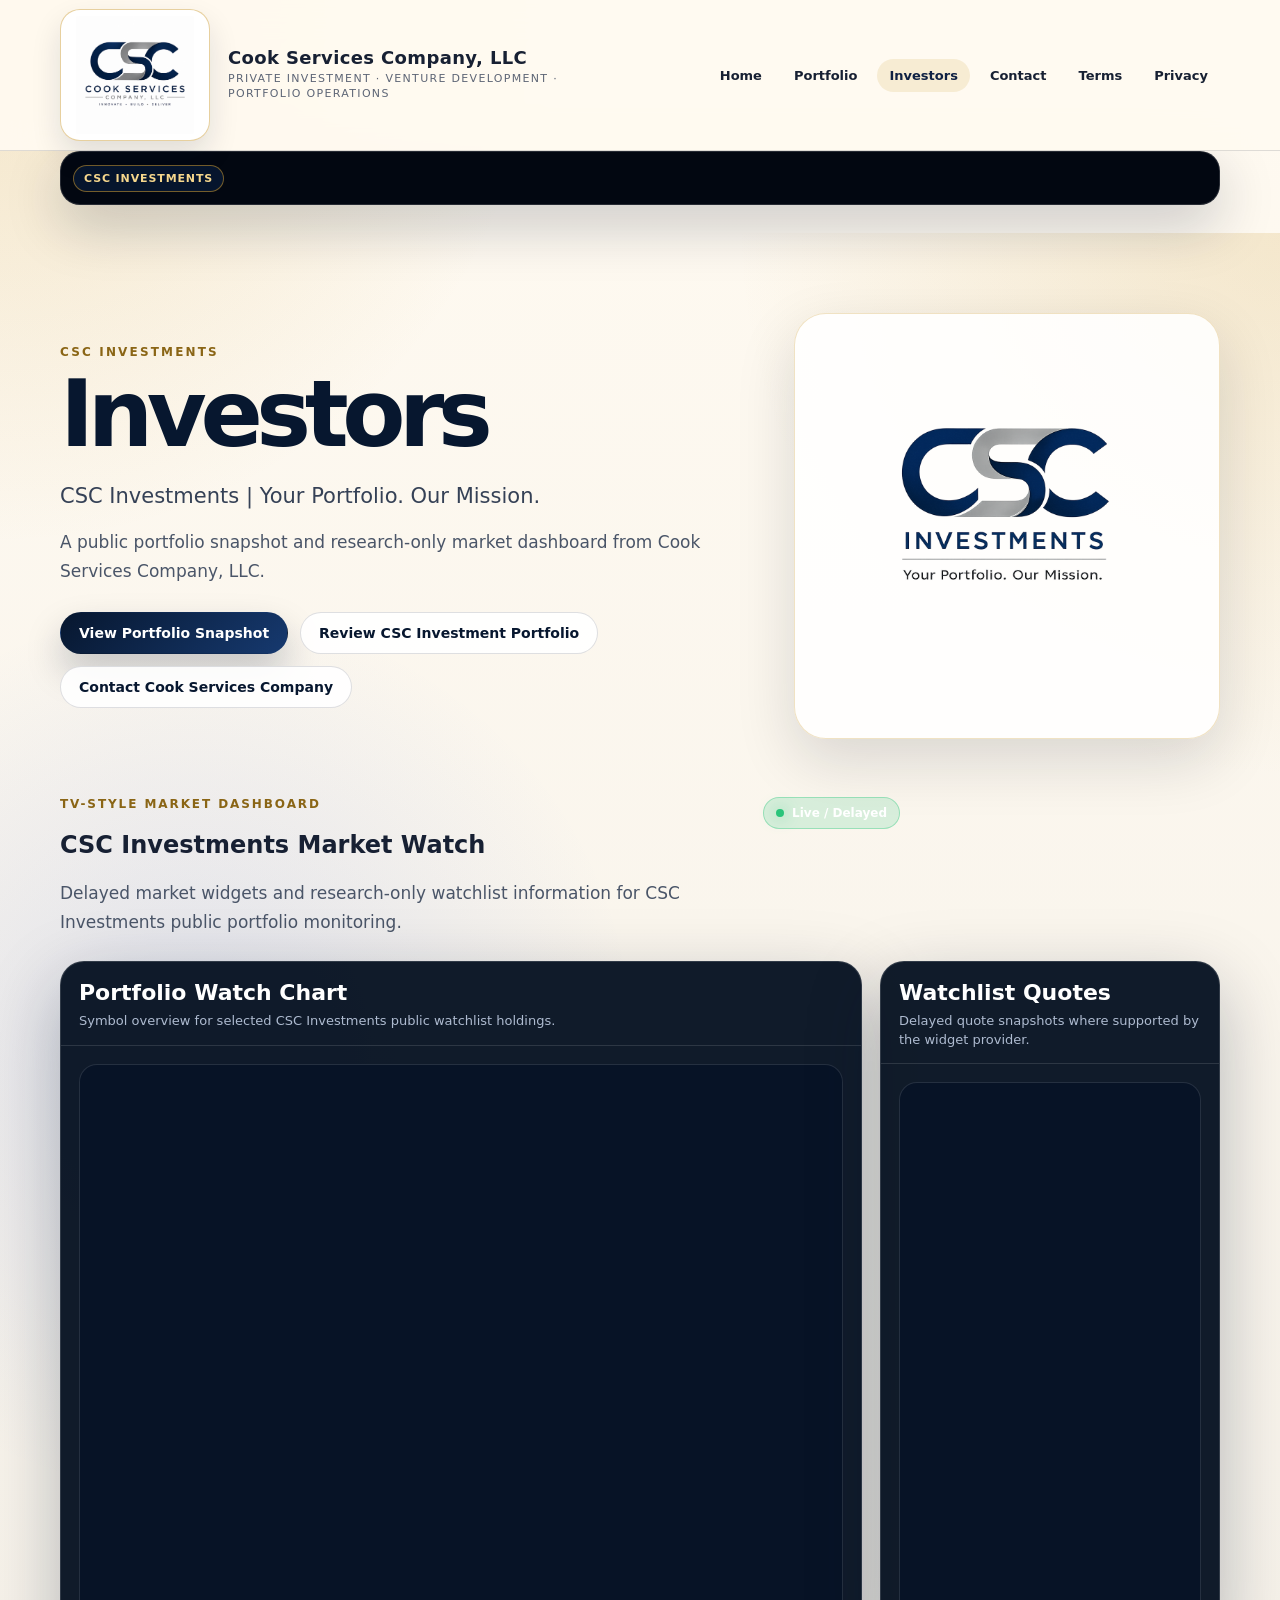
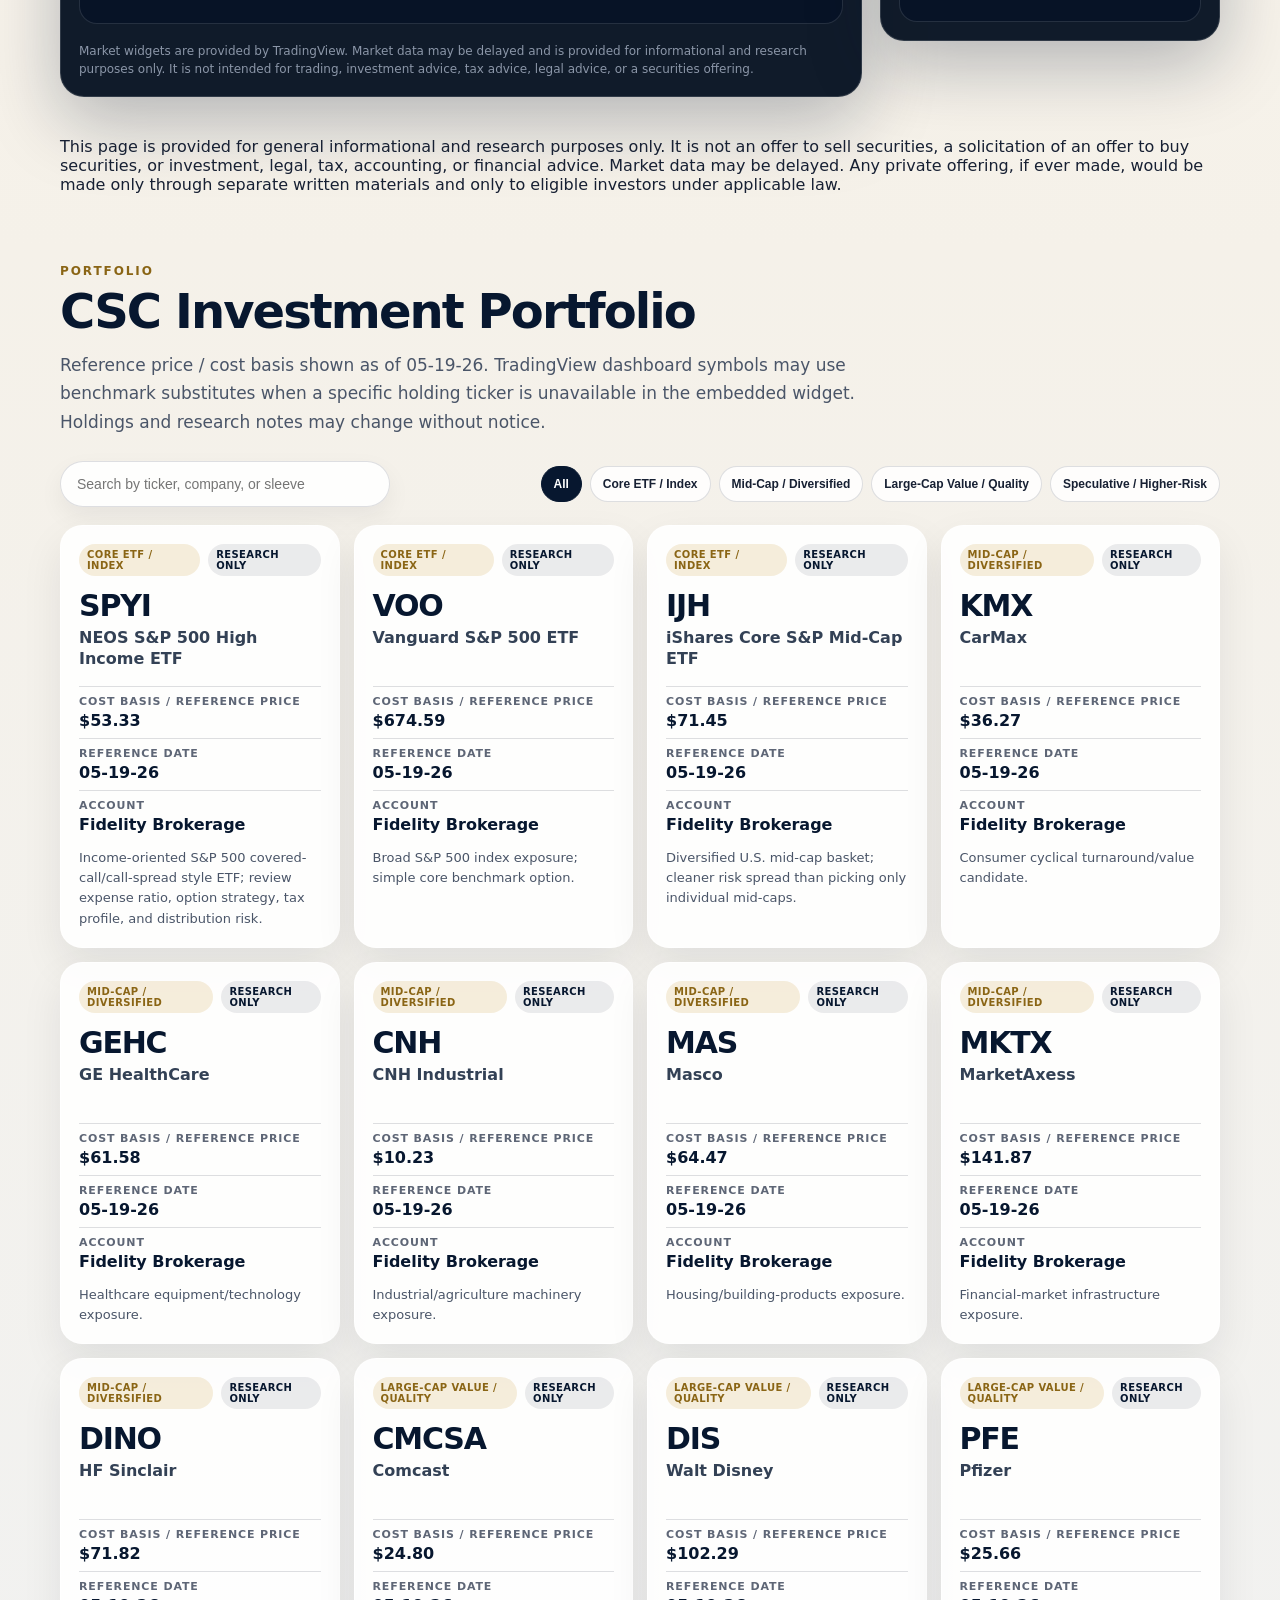
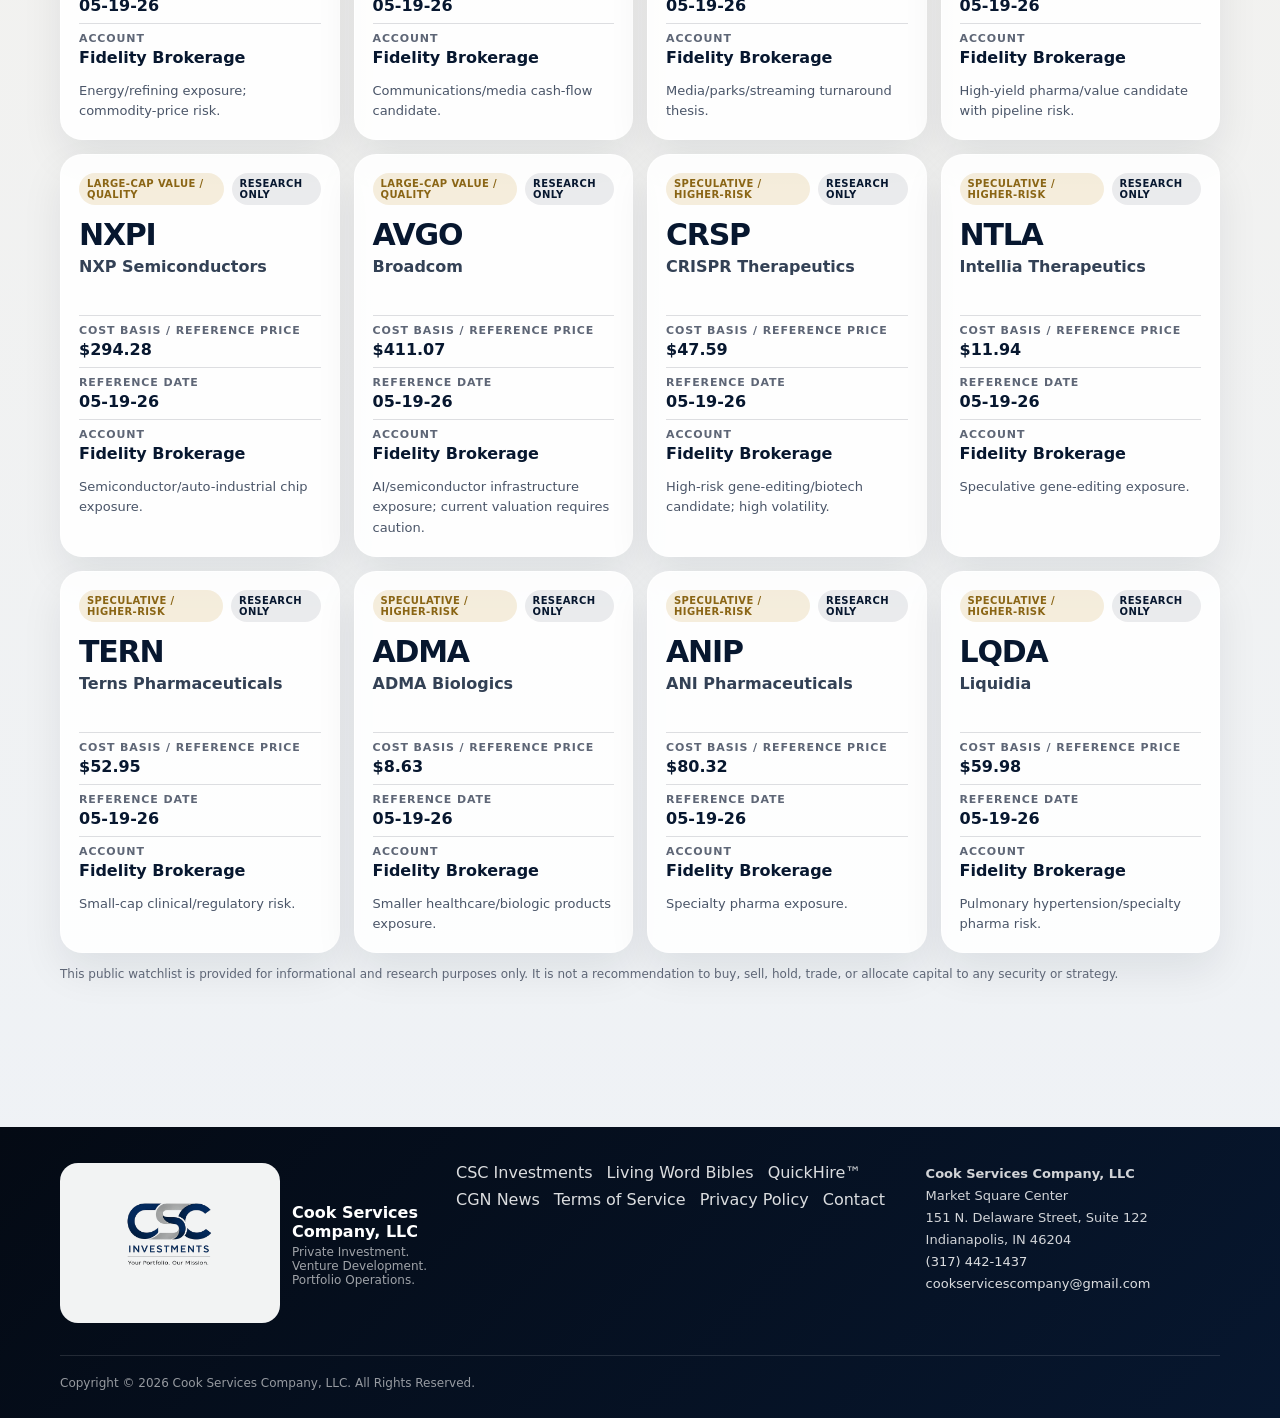
==== investors/index.html @ cfd5044b "Clean corporate site indexable release" ====
<!doctype html>
<html lang="en">
<head>
  <meta charset="utf-8">
  <meta name="viewport" content="width=device-width, initial-scale=1">
  <title>Investors | CSC Investments | Cook Services Company, LLC</title>
  <meta name="description" content="Review CSC Investments public portfolio snapshot, research-only portfolio, market ticker, and delayed market dashboard from Cook Services Company, LLC.">
  <meta name="robots" content="index, follow">
  <link rel="canonical" href="https://corporate.cook-international.com/investors/">
  <meta property="og:title" content="Investors | CSC Investments">
  <meta property="og:description" content="CSC Investments public portfolio snapshot, research-only portfolio, market ticker, and delayed market dashboard.">
  <meta property="og:type" content="website">
  <meta property="og:url" content="https://corporate.cook-international.com/investors/">
  <meta property="og:image" content="https://corporate.cook-international.com/CSCInvestmentsLogo.png">
  <meta name="twitter:card" content="summary_large_image">
  <link rel="icon" href="/favicon.ico" sizes="any">
  <link rel="icon" type="image/png" sizes="48x48" href="/favicon-48x48.png">
  <link rel="icon" type="image/png" sizes="96x96" href="/favicon-96x96.png">
  <link rel="apple-touch-icon" sizes="180x180" href="/apple-touch-icon.png">
  <link rel="manifest" href="/site.webmanifest">
  <meta name="theme-color" content="#061a33">
  <link rel="stylesheet" href="/assets/csc-style.css">
</head>
<body>
  <div id="csc-site-header"></div>

    <section class="csc-shell csc-investor-ticker" aria-label="CSC Investments market ticker">
      <div class="csc-investor-ticker-label">CSC Investments</div>
      <div class="csc-investor-tv-ticker">
        <div class="tradingview-widget-container">
          <div class="tradingview-widget-container__widget"></div>
          <script type="text/javascript" src="https://s3.tradingview.com/external-embedding/embed-widget-ticker-tape.js" async>
          {
            "symbols": [
              {"description":"SPY", "proName":"AMEX:SPY"},
              {"description":"MDY", "proName":"AMEX:MDY"},
              {"description":"IWM", "proName":"AMEX:IWM"},
              {"description":"KMX", "proName":"NYSE:KMX"},
              {"description":"GEHC", "proName":"NASDAQ:GEHC"},
              {"description":"CNH", "proName":"NYSE:CNH"},
              {"description":"MAS", "proName":"NYSE:MAS"},
              {"description":"MKTX", "proName":"NASDAQ:MKTX"},
              {"description":"DINO", "proName":"NYSE:DINO"},
              {"description":"CMCSA", "proName":"NASDAQ:CMCSA"},
              {"description":"DIS", "proName":"NYSE:DIS"},
              {"description":"PFE", "proName":"NYSE:PFE"},
              {"description":"NXPI", "proName":"NASDAQ:NXPI"},
              {"description":"AVGO", "proName":"NASDAQ:AVGO"},
              {"description":"CRSP", "proName":"NASDAQ:CRSP"},
              {"description":"NTLA", "proName":"NASDAQ:NTLA"},
              {"description":"TERN", "proName":"NASDAQ:TERN"},
              {"description":"ADMA", "proName":"NASDAQ:ADMA"},
              {"description":"ANIP", "proName":"NASDAQ:ANIP"},
              {"description":"LQDA", "proName":"NASDAQ:LQDA"}
            ],
            "showSymbolLogo": true,
            "isTransparent": true,
            "displayMode": "regular",
            "colorTheme": "dark",
            "locale": "en"
          }
          </script>
        </div>
      </div>
      <div class="csc-custom-ticker" aria-hidden="true">
        <div class="csc-custom-ticker-track">
          <span>SPYI $53.33</span><span>VOO $674.59</span><span>IJH $71.45</span><span>KMX $36.27</span><span>GEHC $61.58</span><span>CNH $10.23</span><span>MAS $64.47</span><span>MKTX $141.87</span><span>DINO $71.82</span><span>CMCSA $24.80</span><span>DIS $102.29</span><span>PFE $25.66</span><span>NXPI $294.28</span><span>AVGO $411.07</span><span>CRSP $47.59</span><span>NTLA $11.94</span><span>TERN $52.95</span><span>ADMA $8.63</span><span>ANIP $80.32</span><span>LQDA $59.98</span>
          <span>SPYI $53.33</span><span>VOO $674.59</span><span>IJH $71.45</span><span>KMX $36.27</span><span>GEHC $61.58</span><span>CNH $10.23</span><span>MAS $64.47</span><span>MKTX $141.87</span><span>DINO $71.82</span><span>CMCSA $24.80</span><span>DIS $102.29</span><span>PFE $25.66</span><span>NXPI $294.28</span><span>AVGO $411.07</span><span>CRSP $47.59</span><span>NTLA $11.94</span><span>TERN $52.95</span><span>ADMA $8.63</span><span>ANIP $80.32</span><span>LQDA $59.98</span>
        </div>
      </div>
    </section>



  <main class="csc-main csc-investors-main" id="main">
    <section class="csc-shell csc-investors-hero" aria-labelledby="investors-title">
      <div class="csc-investors-hero-copy">
        <p class="csc-eyebrow">CSC Investments</p>
        <h1 id="investors-title">Investors</h1>
        <p class="csc-hero-lede">CSC Investments | Your Portfolio. Our Mission.</p>
        <p class="csc-section-lede">A public portfolio snapshot and research-only market dashboard from Cook Services Company, LLC.</p>
        <div class="csc-hero-actions">
          <a class="csc-button csc-button-primary" href="#portfolio-snapshot">View Portfolio Snapshot</a>
          <a class="csc-button csc-button-secondary" href="#market-dashboard">Review CSC Investment Portfolio</a>
          <a class="csc-button csc-button-secondary" href="mailto:cookservicescompany@gmail.com">Contact Cook Services Company</a>
        </div>
      </div>
      <div class="csc-investors-hero-logo">
        <img src="/CSCInvestmentsLogo.png" alt="CSC Investments logo" loading="eager">
      </div>
    </section>

    <section class="csc-shell csc-market-dashboard" id="market-dashboard" aria-labelledby="market-dashboard-title">
      <div class="csc-section-header csc-market-dashboard-header">
        <div>
          <p class="csc-kicker">TV-Style Market Dashboard</p>
          <h2 id="market-dashboard-title">CSC Investments Market Watch</h2>
          <p class="csc-section-lede">Delayed market widgets and research-only watchlist information for CSC Investments public portfolio monitoring.</p>
        </div>
        <span class="csc-live-badge">Live / Delayed</span>
      </div>

      <div class="csc-market-layout">
        <article class="csc-market-card csc-market-card-main">
          <header class="csc-market-card-header">
            <div>
              <h3>Portfolio Watch Chart</h3>
              <p>Symbol overview for selected CSC Investments public watchlist holdings.</p>
            </div>
          </header>
          <div class="csc-tv-main-wrap">
            <div class="tradingview-widget-container">
              <div class="tradingview-widget-container__widget"></div>
              <script type="text/javascript" src="https://s3.tradingview.com/external-embedding/embed-widget-symbol-overview.js" async>
              {
                "symbols": [
                  ["SPY", "AMEX:SPY|1D"],
                  ["MDY", "AMEX:MDY|1D"],
                  ["IWM", "AMEX:IWM|1D"],
                  ["CarMax", "NYSE:KMX|1D"],
                  ["GE HealthCare", "NASDAQ:GEHC|1D"],
                  ["CNH Industrial", "NYSE:CNH|1D"],
                  ["Masco", "NYSE:MAS|1D"],
                  ["MarketAxess", "NASDAQ:MKTX|1D"],
                  ["HF Sinclair", "NYSE:DINO|1D"],
                  ["Comcast", "NASDAQ:CMCSA|1D"],
                  ["Disney", "NYSE:DIS|1D"],
                  ["Pfizer", "NYSE:PFE|1D"],
                  ["NXP", "NASDAQ:NXPI|1D"],
                  ["Broadcom", "NASDAQ:AVGO|1D"],
                  ["CRISPR Therapeutics", "NASDAQ:CRSP|1D"],
                  ["Intellia", "NASDAQ:NTLA|1D"],
                  ["Terns", "NASDAQ:TERN|1D"],
                  ["ADMA", "NASDAQ:ADMA|1D"],
                  ["ANI Pharma", "NASDAQ:ANIP|1D"],
                  ["Liquidia", "NASDAQ:LQDA|1D"]
                ],
                "chartOnly": false,
                "width": "100%",
                "height": "100%",
                "locale": "en",
                "colorTheme": "dark",
                "autosize": true,
                "showVolume": false,
                "showMA": false,
                "hideDateRanges": false,
                "hideMarketStatus": false,
                "hideSymbolLogo": false,
                "scalePosition": "right",
                "scaleMode": "Normal",
                "fontFamily": "Arial, sans-serif",
                "fontSize": "12",
                "noTimeScale": false,
                "valuesTracking": "1",
                "changeMode": "price-and-percent"
              }
              </script>
            </div>
          </div>
          <p class="csc-market-note">Market widgets are provided by TradingView. Market data may be delayed and is provided for informational and research purposes only. It is not intended for trading, investment advice, tax advice, legal advice, or a securities offering.</p>
        </article>

        <aside class="csc-market-card csc-market-card-side">
          <header class="csc-market-card-header">
            <div>
              <h3>Watchlist Quotes</h3>
              <p>Delayed quote snapshots where supported by the widget provider.</p>
            </div>
          </header>
          <div class="csc-tv-side-wrap">
            <div class="tradingview-widget-container">
              <div class="tradingview-widget-container__widget"></div>
              <script type="text/javascript" src="https://s3.tradingview.com/external-embedding/embed-widget-market-quotes.js" async>
              {
                "width": "100%",
                "height": "100%",
                "symbolsGroups": [
                  {
                    "name": "Core Benchmarks",
                    "originalName": "Core Benchmarks",
                    "symbols": [
                      {"name":"AMEX:SPY", "displayName":"SPY"},
                      {"name":"AMEX:MDY", "displayName":"MDY"},
                      {"name":"AMEX:IWM", "displayName":"IWM"}
                    ]
                  },
                  {
                    "name": "Mid-Cap / Diversified",
                    "originalName": "Mid-Cap / Diversified",
                    "symbols": [
                      {"name":"NYSE:KMX", "displayName":"CarMax"},
                      {"name":"NASDAQ:GEHC", "displayName":"GE HealthCare"},
                      {"name":"NYSE:CNH", "displayName":"CNH Industrial"},
                      {"name":"NYSE:MAS", "displayName":"Masco"},
                      {"name":"NASDAQ:MKTX", "displayName":"MarketAxess"},
                      {"name":"NYSE:DINO", "displayName":"HF Sinclair"}
                    ]
                  },
                  {
                    "name": "Large-Cap Value / Quality",
                    "originalName": "Large-Cap Value / Quality",
                    "symbols": [
                      {"name":"NASDAQ:CMCSA", "displayName":"Comcast"},
                      {"name":"NYSE:DIS", "displayName":"Disney"},
                      {"name":"NYSE:PFE", "displayName":"Pfizer"},
                      {"name":"NASDAQ:NXPI", "displayName":"NXP"},
                      {"name":"NASDAQ:AVGO", "displayName":"Broadcom"}
                    ]
                  },
                  {
                    "name": "Speculative / Higher-Risk",
                    "originalName": "Speculative / Higher-Risk",
                    "symbols": [
                      {"name":"NASDAQ:CRSP", "displayName":"CRISPR"},
                      {"name":"NASDAQ:NTLA", "displayName":"Intellia"},
                      {"name":"NASDAQ:TERN", "displayName":"Terns"},
                      {"name":"NASDAQ:ADMA", "displayName":"ADMA"},
                      {"name":"NASDAQ:ANIP", "displayName":"ANI"},
                      {"name":"NASDAQ:LQDA", "displayName":"Liquidia"}
                    ]
                  }
                ],
                "showSymbolLogo": true,
                "colorTheme": "dark",
                "isTransparent": true,
                "locale": "en"
              }
              </script>
            </div>
          </div>
        </aside>
      </div>
    </section>

    <section class="csc-shell csc-slim-disclosure" aria-label="Investor page disclosure">
      <p>This page is provided for general informational and research purposes only. It is not an offer to sell securities, a solicitation of an offer to buy securities, or investment, legal, tax, accounting, or financial advice. Market data may be delayed. Any private offering, if ever made, would be made only through separate written materials and only to eligible investors under applicable law.</p>
    </section>

    <section class="csc-shell csc-section" id="portfolio-snapshot" aria-labelledby="portfolio-title">
      <div class="csc-section-header">
        <p class="csc-kicker">Portfolio</p>
        <h2 id="portfolio-title">CSC Investment Portfolio</h2>
        <p class="csc-section-lede">Reference price / cost basis shown as of 05-19-26. TradingView dashboard symbols may use benchmark substitutes when a specific holding ticker is unavailable in the embedded widget. Holdings and research notes may change without notice.</p>
      </div>

      <div class="csc-investor-controls" role="region" aria-label="Portfolio filters">
        <label class="csc-search-label" for="investor-search">Search portfolio</label>
        <input id="investor-search" class="csc-search-input" type="search" placeholder="Search by ticker, company, or sleeve">
        <div class="csc-filter-buttons" aria-label="Filter by sleeve">
          <button class="active" type="button" data-filter="All">All</button>
          <button type="button" data-filter="Core ETF / Index">Core ETF / Index</button>
          <button type="button" data-filter="Mid-Cap / Diversified">Mid-Cap / Diversified</button>
          <button type="button" data-filter="Large-Cap Value / Quality">Large-Cap Value / Quality</button>
          <button type="button" data-filter="Speculative / Higher-Risk">Speculative / Higher-Risk</button>
        </div>
      </div>

      <div id="investor-watchlist" class="csc-watchlist-grid" aria-live="polite"></div>
      <p class="csc-market-note csc-market-note-light">This public watchlist is provided for informational and research purposes only. It is not a recommendation to buy, sell, hold, trade, or allocate capital to any security or strategy.</p>
    </section>
  </main>

  <div id="csc-site-footer"></div>
  <script>
  const CSC_WATCHLIST = [
    {sleeve:'Core ETF / Index',ticker:'SPYI',name:'NEOS S&P 500 High Income ETF',price:'$53.33',account:'Fidelity Brokerage',status:'Research Only',notes:'Income-oriented S&P 500 covered-call/call-spread style ETF; review expense ratio, option strategy, tax profile, and distribution risk.'},
    {sleeve:'Core ETF / Index',ticker:'VOO',name:'Vanguard S&P 500 ETF',price:'$674.59',account:'Fidelity Brokerage',status:'Research Only',notes:'Broad S&P 500 index exposure; simple core benchmark option.'},
    {sleeve:'Core ETF / Index',ticker:'IJH',name:'iShares Core S&P Mid-Cap ETF',price:'$71.45',account:'Fidelity Brokerage',status:'Research Only',notes:'Diversified U.S. mid-cap basket; cleaner risk spread than picking only individual mid-caps.'},
    {sleeve:'Mid-Cap / Diversified',ticker:'KMX',name:'CarMax',price:'$36.27',account:'Fidelity Brokerage',status:'Research Only',notes:'Consumer cyclical turnaround/value candidate.'},
    {sleeve:'Mid-Cap / Diversified',ticker:'GEHC',name:'GE HealthCare',price:'$61.58',account:'Fidelity Brokerage',status:'Research Only',notes:'Healthcare equipment/technology exposure.'},
    {sleeve:'Mid-Cap / Diversified',ticker:'CNH',name:'CNH Industrial',price:'$10.23',account:'Fidelity Brokerage',status:'Research Only',notes:'Industrial/agriculture machinery exposure.'},
    {sleeve:'Mid-Cap / Diversified',ticker:'MAS',name:'Masco',price:'$64.47',account:'Fidelity Brokerage',status:'Research Only',notes:'Housing/building-products exposure.'},
    {sleeve:'Mid-Cap / Diversified',ticker:'MKTX',name:'MarketAxess',price:'$141.87',account:'Fidelity Brokerage',status:'Research Only',notes:'Financial-market infrastructure exposure.'},
    {sleeve:'Mid-Cap / Diversified',ticker:'DINO',name:'HF Sinclair',price:'$71.82',account:'Fidelity Brokerage',status:'Research Only',notes:'Energy/refining exposure; commodity-price risk.'},
    {sleeve:'Large-Cap Value / Quality',ticker:'CMCSA',name:'Comcast',price:'$24.80',account:'Fidelity Brokerage',status:'Research Only',notes:'Communications/media cash-flow candidate.'},
    {sleeve:'Large-Cap Value / Quality',ticker:'DIS',name:'Walt Disney',price:'$102.29',account:'Fidelity Brokerage',status:'Research Only',notes:'Media/parks/streaming turnaround thesis.'},
    {sleeve:'Large-Cap Value / Quality',ticker:'PFE',name:'Pfizer',price:'$25.66',account:'Fidelity Brokerage',status:'Research Only',notes:'High-yield pharma/value candidate with pipeline risk.'},
    {sleeve:'Large-Cap Value / Quality',ticker:'NXPI',name:'NXP Semiconductors',price:'$294.28',account:'Fidelity Brokerage',status:'Research Only',notes:'Semiconductor/auto-industrial chip exposure.'},
    {sleeve:'Large-Cap Value / Quality',ticker:'AVGO',name:'Broadcom',price:'$411.07',account:'Fidelity Brokerage',status:'Research Only',notes:'AI/semiconductor infrastructure exposure; current valuation requires caution.'},
    {sleeve:'Speculative / Higher-Risk',ticker:'CRSP',name:'CRISPR Therapeutics',price:'$47.59',account:'Fidelity Brokerage',status:'Research Only',notes:'High-risk gene-editing/biotech candidate; high volatility.'},
    {sleeve:'Speculative / Higher-Risk',ticker:'NTLA',name:'Intellia Therapeutics',price:'$11.94',account:'Fidelity Brokerage',status:'Research Only',notes:'Speculative gene-editing exposure.'},
    {sleeve:'Speculative / Higher-Risk',ticker:'TERN',name:'Terns Pharmaceuticals',price:'$52.95',account:'Fidelity Brokerage',status:'Research Only',notes:'Small-cap clinical/regulatory risk.'},
    {sleeve:'Speculative / Higher-Risk',ticker:'ADMA',name:'ADMA Biologics',price:'$8.63',account:'Fidelity Brokerage',status:'Research Only',notes:'Smaller healthcare/biologic products exposure.'},
    {sleeve:'Speculative / Higher-Risk',ticker:'ANIP',name:'ANI Pharmaceuticals',price:'$80.32',account:'Fidelity Brokerage',status:'Research Only',notes:'Specialty pharma exposure.'},
    {sleeve:'Speculative / Higher-Risk',ticker:'LQDA',name:'Liquidia',price:'$59.98',account:'Fidelity Brokerage',status:'Research Only',notes:'Pulmonary hypertension/specialty pharma risk.'}
  ];

  function escapeText(value){
    return String(value || '').replace(/[&<>"']/g, function(c){ return {'&':'&amp;','<':'&lt;','>':'&gt;','"':'&quot;',"'":'&#039;'}[c]; });
  }
  function renderWatchlist(){
    const mount = document.getElementById('investor-watchlist');
    const search = (document.getElementById('investor-search')?.value || '').toLowerCase().trim();
    const active = document.querySelector('.csc-filter-buttons button.active')?.dataset.filter || 'All';
    const items = CSC_WATCHLIST.filter(function(item){
      const matchesFilter = active === 'All' || item.sleeve === active;
      const haystack = `${item.sleeve} ${item.ticker} ${item.name} ${item.notes}`.toLowerCase();
      return matchesFilter && (!search || haystack.includes(search));
    });
    if(!mount) return;
    if(!items.length){
      mount.innerHTML = '<div class="csc-empty-card">No matching portfolio items found.</div>';
      return;
    }
    mount.innerHTML = items.map(function(item){
      return `<article class="csc-watch-card" data-sleeve="${escapeText(item.sleeve)}">
        <div class="csc-watch-card-top">
          <span class="csc-watch-sleeve">${escapeText(item.sleeve)}</span>
          <span class="csc-watch-status">${escapeText(item.status)}</span>
        </div>
        <h3>${escapeText(item.ticker)}</h3>
        <p class="csc-watch-name">${escapeText(item.name)}</p>
        <dl class="csc-watch-facts">
          <div><dt>Cost Basis / Reference Price</dt><dd>${escapeText(item.price)}</dd></div>
          <div><dt>Reference Date</dt><dd>05-19-26</dd></div>
          <div><dt>Account</dt><dd>${escapeText(item.account)}</dd></div>
        </dl>
        <p class="csc-watch-notes">${escapeText(item.notes)}</p>
      </article>`;
    }).join('');
  }
  document.addEventListener('click', function(event){
    const btn = event.target.closest('.csc-filter-buttons button');
    if(!btn) return;
    document.querySelectorAll('.csc-filter-buttons button').forEach(function(b){ b.classList.remove('active'); });
    btn.classList.add('active');
    renderWatchlist();
  });
  document.addEventListener('input', function(event){
    if(event.target && event.target.id === 'investor-search') renderWatchlist();
  });
  renderWatchlist();
  </script>
  <script src="/assets/csc-shell.js"></script>
</body>
</html>
---- assets/csc-style.css ----
:root {
  --csc-bg: #f5f1e9;
  --csc-bg-soft: #fffaf1;
  --csc-ink: #172033;
  --csc-muted: #5e6676;
  --csc-line: rgba(23, 32, 51, 0.14);
  --csc-navy: #07172f;
  --csc-blue: #1d4ed8;
  --csc-gold: #c9972b;
  --csc-gold-soft: #f7df9e;
  --csc-card: rgba(255, 255, 255, 0.82);
  --csc-shadow: 0 22px 60px rgba(11, 20, 38, 0.14);
  --csc-radius: 24px;
}

* {
  box-sizing: border-box;
}

html {
  scroll-behavior: smooth;
}

body {
  margin: 0;
  font-family: Inter, ui-sans-serif, system-ui, -apple-system, BlinkMacSystemFont, "Segoe UI", sans-serif;
  color: var(--csc-ink);
  background:
    radial-gradient(circle at top left, rgba(201, 151, 43, 0.22), transparent 34rem),
    linear-gradient(180deg, #fffaf1 0%, var(--csc-bg) 40%, #eef2f7 100%);
  min-height: 100vh;
}

body.nav-open {
  overflow: hidden;
}

a {
  color: var(--csc-blue);
  text-decoration: none;
}

a:hover {
  text-decoration: underline;
}

img {
  max-width: 100%;
}

.csc-skip-link {
  position: absolute;
  top: -40px;
  left: 16px;
  background: var(--csc-navy);
  color: #fff;
  padding: 8px 12px;
  border-radius: 999px;
  z-index: 1000;
}

.csc-skip-link:focus {
  top: 16px;
}

.csc-shell {
  width: min(1160px, calc(100% - 32px));
  margin: 0 auto;
}

.csc-site-header {
  position: sticky;
  top: 0;
  z-index: 50;
  background: rgba(255, 250, 241, 0.9);
  backdrop-filter: blur(16px);
  border-bottom: 1px solid var(--csc-line);
}

.csc-header-inner {
  min-height: 76px;
  display: flex;
  align-items: center;
  justify-content: space-between;
  gap: 22px;
}

.csc-brand {
  display: inline-flex;
  align-items: center;
  gap: 12px;
  color: var(--csc-ink);
  text-decoration: none;
  min-width: 0;
}

.csc-brand:hover {
  text-decoration: none;
}

.csc-brand-mark {
  width: 52px;
  height: 52px;
  border-radius: 16px;
  object-fit: contain;
  background: #fff;
  border: 1px solid rgba(201, 151, 43, 0.45);
  box-shadow: 0 14px 30px rgba(7, 23, 47, 0.12);
  padding: 5px;
}

.csc-brand-text {
  display: flex;
  flex-direction: column;
  line-height: 1.1;
}

.csc-brand-name {
  font-weight: 800;
  letter-spacing: 0.02em;
  font-size: 15px;
}

.csc-brand-tagline {
  margin-top: 4px;
  color: var(--csc-muted);
  font-size: 11px;
  letter-spacing: 0.12em;
  text-transform: uppercase;
}

.csc-nav-toggle {
  display: none;
  border: 1px solid var(--csc-line);
  background: #fff;
  color: var(--csc-ink);
  border-radius: 999px;
  padding: 9px 13px;
  font-weight: 700;
  cursor: pointer;
}

.csc-nav {
  display: flex;
  align-items: center;
  gap: 8px;
}

.csc-nav a {
  color: var(--csc-ink);
  font-size: 13px;
  font-weight: 700;
  padding: 9px 12px;
  border-radius: 999px;
  text-decoration: none;
}

.csc-nav a:hover,
.csc-nav a[aria-current="page"] {
  background: rgba(201, 151, 43, 0.15);
  color: #0f2143;
}

.csc-main {
  padding: 34px 0 72px;
}

.csc-hero {
  display: grid;
  grid-template-columns: minmax(0, 1.04fr) minmax(360px, 0.96fr);
  gap: 30px;
  align-items: center;
  min-height: 600px;
}

.csc-hero-copy {
  padding: 34px 0;
}

.csc-eyebrow {
  margin: 0 0 14px;
  color: #8a6515;
  font-weight: 800;
  letter-spacing: 0.18em;
  text-transform: uppercase;
  font-size: 12px;
}

.csc-hero h1 {
  margin: 0;
  color: var(--csc-navy);
  font-size: clamp(42px, 6vw, 78px);
  line-height: 0.94;
  letter-spacing: -0.06em;
}

.csc-hero-lede {
  margin: 22px 0 0;
  color: #354156;
  font-size: clamp(17px, 2vw, 21px);
  line-height: 1.65;
  max-width: 700px;
}

.csc-hero-actions,
.csc-card-actions {
  margin-top: 26px;
  display: flex;
  flex-wrap: wrap;
  gap: 12px;
}

.csc-button {
  display: inline-flex;
  align-items: center;
  justify-content: center;
  gap: 8px;
  border-radius: 999px;
  padding: 12px 18px;
  font-weight: 800;
  font-size: 14px;
  border: 1px solid transparent;
  text-decoration: none;
  transition: transform 0.15s ease, box-shadow 0.15s ease, background 0.15s ease;
}

.csc-button:hover {
  transform: translateY(-1px);
  text-decoration: none;
}

.csc-button-primary {
  background: linear-gradient(135deg, var(--csc-navy), #16396f);
  color: #fff;
  box-shadow: 0 18px 36px rgba(7, 23, 47, 0.22);
}

.csc-button-secondary {
  background: rgba(255, 255, 255, 0.9);
  color: var(--csc-navy);
  border-color: var(--csc-line);
}

.csc-hero-media {
  position: relative;
  min-height: 580px;
}

.csc-image-stack {
  position: relative;
  height: 100%;
  min-height: 580px;
}

.csc-photo-card {
  position: absolute;
  overflow: hidden;
  border-radius: 28px;
  background: #fff;
  border: 1px solid rgba(255, 255, 255, 0.72);
  box-shadow: var(--csc-shadow);
}

.csc-photo-card img {
  width: 100%;
  height: 100%;
  display: block;
  object-fit: cover;
}

.csc-photo-main {
  inset: 10px 0 135px 60px;
}

.csc-photo-secondary {
  width: 52%;
  height: 210px;
  left: 0;
  bottom: 52px;
  z-index: 2;
}

.csc-photo-third {
  width: 44%;
  height: 170px;
  right: 20px;
  bottom: 10px;
  z-index: 3;
}

.csc-stat-card {
  position: absolute;
  z-index: 4;
  right: 0;
  top: 72px;
  width: min(280px, 80%);
  border-radius: 24px;
  background: rgba(255, 250, 241, 0.9);
  border: 1px solid rgba(201, 151, 43, 0.35);
  box-shadow: var(--csc-shadow);
  padding: 18px;
  backdrop-filter: blur(12px);
}

.csc-stat-card strong {
  display: block;
  color: var(--csc-navy);
  font-size: 14px;
  margin-bottom: 6px;
}

.csc-stat-card span {
  color: var(--csc-muted);
  line-height: 1.5;
  font-size: 13px;
}

.csc-section {
  padding: 54px 0;
}

.csc-section-header {
  margin-bottom: 24px;
  max-width: 840px;
}

.csc-kicker {
  margin: 0 0 9px;
  color: #8a6515;
  font-size: 12px;
  font-weight: 800;
  letter-spacing: 0.16em;
  text-transform: uppercase;
}

.csc-section h2,
.csc-page-title {
  margin: 0;
  color: var(--csc-navy);
  font-size: clamp(30px, 4vw, 48px);
  line-height: 1.04;
  letter-spacing: -0.04em;
}

.csc-section-lede,
.csc-page-lede {
  margin: 14px 0 0;
  color: #4a5568;
  line-height: 1.7;
  font-size: 17px;
}

.csc-mission-panel {
  border-radius: 30px;
  background: linear-gradient(135deg, var(--csc-navy), #0f2d58);
  color: #fff;
  padding: clamp(28px, 4vw, 48px);
  box-shadow: var(--csc-shadow);
  position: relative;
  overflow: hidden;
}

.csc-mission-panel::after {
  content: "";
  position: absolute;
  right: -70px;
  bottom: -70px;
  width: 240px;
  height: 240px;
  border-radius: 999px;
  background: rgba(201, 151, 43, 0.28);
}

.csc-mission-panel h2,
.csc-mission-panel p {
  position: relative;
  z-index: 1;
}

.csc-mission-panel h2 {
  color: #fff;
}

.csc-mission-panel p {
  max-width: 880px;
  color: rgba(255, 255, 255, 0.86);
  line-height: 1.75;
  font-size: 18px;
}

.csc-grid {
  display: grid;
  gap: 18px;
}

.csc-grid-3 {
  grid-template-columns: repeat(3, minmax(0, 1fr));
}

.csc-grid-2 {
  grid-template-columns: repeat(2, minmax(0, 1fr));
}

.csc-card {
  border-radius: var(--csc-radius);
  background: var(--csc-card);
  border: 1px solid rgba(255, 255, 255, 0.72);
  box-shadow: 0 18px 42px rgba(11, 20, 38, 0.08);
  padding: 22px;
}

.csc-card h3 {
  margin: 0 0 9px;
  color: var(--csc-navy);
  font-size: 20px;
}

.csc-card p {
  margin: 0;
  color: #4a5568;
  line-height: 1.68;
}

.csc-card .csc-card-link {
  display: inline-flex;
  margin-top: 14px;
  font-weight: 800;
}

.csc-service-icon {
  width: 42px;
  height: 42px;
  border-radius: 14px;
  display: inline-grid;
  place-items: center;
  margin-bottom: 14px;
  background: rgba(201, 151, 43, 0.16);
  color: #8a6515;
  font-weight: 900;
}

.csc-contact-wrap {
  display: grid;
  grid-template-columns: minmax(0, 0.9fr) minmax(300px, 0.72fr);
  gap: 20px;
  align-items: stretch;
}

.csc-contact-card {
  background: #fff;
  border: 1px solid var(--csc-line);
  border-radius: var(--csc-radius);
  padding: 26px;
  box-shadow: 0 18px 42px rgba(11, 20, 38, 0.08);
}

.csc-contact-card address {
  font-style: normal;
  color: #334155;
  line-height: 1.8;
}

.csc-contact-card strong {
  color: var(--csc-navy);
}

.csc-contact-note {
  color: var(--csc-muted);
  margin-top: 16px;
  line-height: 1.6;
  font-size: 14px;
}

.csc-contact-image {
  border-radius: var(--csc-radius);
  overflow: hidden;
  min-height: 320px;
  box-shadow: var(--csc-shadow);
  border: 1px solid rgba(255, 255, 255, 0.72);
}

.csc-contact-image img {
  width: 100%;
  height: 100%;
  object-fit: cover;
  display: block;
}

.csc-legal-page {
  max-width: 900px;
  margin: 0 auto;
  padding-top: 28px;
}

.csc-legal-card {
  margin-top: 26px;
  border-radius: 28px;
  background: rgba(255, 255, 255, 0.88);
  border: 1px solid rgba(255, 255, 255, 0.7);
  box-shadow: var(--csc-shadow);
  padding: clamp(24px, 4vw, 44px);
}

.csc-legal-card h2 {
  color: var(--csc-navy);
  margin: 34px 0 8px;
  font-size: 22px;
}

.csc-legal-card h2:first-child {
  margin-top: 0;
}

.csc-legal-card p,
.csc-legal-card li {
  color: #435064;
  line-height: 1.72;
}

.csc-legal-card ul {
  padding-left: 20px;
}

.csc-updated {
  color: var(--csc-muted);
  font-size: 14px;
  margin-top: 14px;
}

.csc-site-footer {
  background: var(--csc-navy);
  color: rgba(255, 255, 255, 0.82);
  padding: 36px 0 28px;
}

.csc-footer-grid {
  display: grid;
  grid-template-columns: minmax(240px, 1fr) minmax(240px, 1.2fr) minmax(220px, 0.8fr);
  gap: 28px;
  align-items: start;
}

.csc-footer-brand {
  display: flex;
  gap: 12px;
  align-items: center;
}

.csc-footer-brand img {
  width: 50px;
  height: 50px;
  object-fit: contain;
  border-radius: 14px;
  background: #fff;
  padding: 5px;
}

.csc-footer-title {
  font-weight: 900;
  color: #fff;
}

.csc-footer-subtitle {
  display: block;
  margin-top: 4px;
  color: rgba(255, 255, 255, 0.62);
  font-size: 12px;
}

.csc-footer-links {
  display: flex;
  flex-wrap: wrap;
  gap: 8px 14px;
}

.csc-footer-links a,
.csc-footer-contact a {
  color: rgba(255, 255, 255, 0.86);
}

.csc-footer-contact {
  line-height: 1.7;
  font-size: 13px;
}

.csc-footer-bottom {
  margin-top: 28px;
  padding-top: 20px;
  border-top: 1px solid rgba(255, 255, 255, 0.12);
  color: rgba(255, 255, 255, 0.58);
  font-size: 12px;
}

@media (max-width: 980px) {
  .csc-hero,
  .csc-contact-wrap {
    grid-template-columns: 1fr;
  }

  .csc-hero {
    min-height: 0;
  }

  .csc-hero-media,
  .csc-image-stack {
    min-height: 500px;
  }

  .csc-grid-3 {
    grid-template-columns: repeat(2, minmax(0, 1fr));
  }

  .csc-footer-grid {
    grid-template-columns: 1fr;
  }
}

@media (max-width: 760px) {
  .csc-header-inner {
    min-height: 68px;
  }

  .csc-brand-mark {
    width: 46px;
    height: 46px;
  }

  .csc-brand-name {
    font-size: 13px;
  }

  .csc-brand-tagline {
    display: none;
  }

  .csc-nav-toggle {
    display: inline-flex;
  }

  .csc-nav {
    position: fixed;
    top: 68px;
    left: 16px;
    right: 16px;
    display: none;
    flex-direction: column;
    align-items: stretch;
    padding: 14px;
    background: rgba(255, 250, 241, 0.98);
    border: 1px solid var(--csc-line);
    border-radius: 22px;
    box-shadow: var(--csc-shadow);
  }

  body.nav-open .csc-nav {
    display: flex;
  }

  .csc-nav a {
    padding: 13px 14px;
  }

  .csc-main {
    padding-top: 20px;
  }

  .csc-hero-copy {
    padding-top: 18px;
  }

  .csc-hero-media,
  .csc-image-stack {
    min-height: 430px;
  }

  .csc-photo-main {
    inset: 0 0 120px 22px;
  }

  .csc-photo-secondary {
    width: 58%;
    height: 180px;
    bottom: 36px;
  }

  .csc-photo-third {
    width: 48%;
    height: 145px;
    right: 0;
  }

  .csc-stat-card {
    top: 22px;
    right: 8px;
    width: min(250px, 76%);
  }

  .csc-grid-3,
  .csc-grid-2 {
    grid-template-columns: 1fr;
  }

  .csc-section {
    padding: 38px 0;
  }
}

@media (max-width: 480px) {
  .csc-shell {
    width: min(100% - 24px, 1160px);
  }

  .csc-hero-actions,
  .csc-card-actions {
    flex-direction: column;
  }

  .csc-button {
    width: 100%;
  }

  .csc-hero-media,
  .csc-image-stack {
    min-height: 390px;
  }

  .csc-stat-card {
    position: relative;
    top: auto;
    right: auto;
    width: 100%;
    margin-bottom: 12px;
  }

  .csc-photo-main {
    inset: 84px 0 118px 0;
  }

  .csc-photo-secondary {
    width: 60%;
    height: 150px;
    bottom: 26px;
  }

  .csc-photo-third {
    width: 50%;
    height: 130px;
  }
}

/* CSC Investments public-site refresh — 21 May 2026 */
.csc-site-header {
  background: rgba(255, 250, 241, 0.94);
}

.csc-header-inner {
  min-height: 150px;
  gap: 24px;
}

.csc-brand {
  gap: 18px;
}

.csc-brand-mark {
  width: 150px;
  height: auto;
  max-height: 132px;
  border-radius: 20px;
  padding: 6px;
  object-fit: contain;
}

.csc-brand-name {
  font-size: 18px;
}

.csc-brand-tagline {
  max-width: 360px;
  line-height: 1.35;
}

.csc-nav {
  flex-wrap: wrap;
  justify-content: flex-end;
}

.csc-logo-card {
  background: rgba(255,255,255,.92);
  display: grid;
  place-items: center;
  padding: 18px;
}

.csc-logo-card img {
  object-fit: contain;
}

.csc-investments-feature {
  display: grid;
  grid-template-columns: minmax(260px, .72fr) minmax(0, 1fr);
  gap: 28px;
  align-items: center;
  border-radius: 32px;
  background:
    radial-gradient(circle at top left, rgba(201, 151, 43, .28), transparent 34%),
    linear-gradient(135deg, rgba(7, 23, 47, .96), rgba(15, 45, 88, .94));
  color: #fff;
  padding: clamp(24px, 4vw, 46px);
  box-shadow: var(--csc-shadow);
  overflow: hidden;
}

.csc-investments-logo-wrap {
  border-radius: 28px;
  background: rgba(255,255,255,.92);
  border: 1px solid rgba(255,255,255,.55);
  padding: 20px;
  box-shadow: 0 22px 50px rgba(0,0,0,.18);
}

.csc-investments-logo-wrap img {
  display: block;
  width: 100%;
  object-fit: contain;
}

.csc-investments-feature h2,
.csc-investments-feature .csc-kicker {
  color: #fff;
}

.csc-investments-feature p {
  color: rgba(255,255,255,.86);
  line-height: 1.75;
}

.csc-disclaimer-mini {
  margin-top: 16px;
  font-size: 13px;
  color: rgba(255,255,255,.72) !important;
}

.csc-site-footer {
  background: linear-gradient(135deg, #040a14, var(--csc-navy));
}

.csc-footer-brand {
  align-items: center;
}

.csc-footer-brand a {
  flex: 0 0 auto;
}

.csc-footer-brand .csc-footer-investments-logo {
  width: 220px;
  height: auto;
  max-height: 160px;
  object-fit: contain;
  border-radius: 18px;
  background: rgba(255,255,255,.95);
  padding: 8px;
}

.csc-legal-card-professional {
  border: 1px solid rgba(201,151,43,.28);
  background:
    linear-gradient(180deg, rgba(255,255,255,.94), rgba(255,250,241,.9));
}

.csc-legal-card-professional h2 {
  padding-top: 16px;
  border-top: 1px solid rgba(23, 32, 51, .10);
}

.csc-legal-card-professional h2:first-child {
  border-top: 0;
  padding-top: 0;
}

.csc-investors-main {
  background:
    radial-gradient(circle at top right, rgba(201,151,43,.18), transparent 34rem),
    radial-gradient(circle at 15% 20%, rgba(29,78,216,.12), transparent 28rem);
}

.csc-investors-hero {
  display: grid;
  grid-template-columns: minmax(0, 1.06fr) minmax(280px, .64fr);
  gap: 28px;
  align-items: center;
  padding: 46px 0 28px;
}

.csc-investors-hero h1 {
  margin: 0;
  color: var(--csc-navy);
  font-size: clamp(48px, 8vw, 92px);
  line-height: .92;
  letter-spacing: -.07em;
}

.csc-investors-hero-logo {
  border-radius: 32px;
  background: rgba(255,255,255,.88);
  border: 1px solid rgba(201,151,43,.28);
  padding: clamp(18px, 3vw, 34px);
  box-shadow: var(--csc-shadow);
}

.csc-investors-hero-logo img {
  display: block;
  width: 100%;
}

.csc-notice-card {
  border-radius: 28px;
  background: linear-gradient(135deg, rgba(7,23,47,.96), rgba(15,45,88,.94));
  color: #fff;
  padding: clamp(22px, 3vw, 34px);
  box-shadow: var(--csc-shadow);
  border: 1px solid rgba(201,151,43,.35);
  margin-bottom: 28px;
}

.csc-notice-card h2,
.csc-notice-card .csc-kicker {
  color: #fff;
}

.csc-notice-card h2 {
  margin: 0 0 12px;
  font-size: clamp(26px, 4vw, 42px);
  letter-spacing: -.04em;
}

.csc-notice-card p {
  color: rgba(255,255,255,.84);
  line-height: 1.72;
}

.csc-investor-ticker {
  position: relative;
  overflow: hidden;
  background: #020711;
  border: 1px solid rgba(255,255,255,.14);
  border-radius: 20px;
  min-height: 52px;
  display: flex;
  align-items: center;
  gap: 10px;
  margin-bottom: 28px;
  box-shadow: 0 20px 56px rgba(7, 23, 47, .22);
}

.csc-investor-ticker-label {
  flex: 0 0 auto;
  margin-left: 12px;
  padding: 6px 10px;
  border: 1px solid rgba(201,151,43,.56);
  border-radius: 999px;
  color: #f8d98e;
  text-transform: uppercase;
  letter-spacing: .08em;
  font-size: 11px;
  font-weight: 900;
  background: rgba(7,23,47,.94);
  z-index: 2;
}

.csc-investor-tv-ticker {
  flex: 1 1 auto;
  min-width: 0;
  height: 52px;
}

.csc-investor-tv-ticker .tradingview-widget-container,
.csc-investor-tv-ticker .tradingview-widget-container__widget {
  height: 52px;
  min-height: 52px;
  width: 100%;
}

.csc-custom-ticker {
  display: none;
  width: 100%;
  overflow: hidden;
  color: #fff;
  height: 44px;
  align-items: center;
}

.csc-custom-ticker-track {
  display: inline-flex;
  gap: 18px;
  white-space: nowrap;
  animation: cscTickerScroll 42s linear infinite;
  font-weight: 800;
  font-size: 12px;
}

.csc-custom-ticker-track span {
  color: #dfe8f6;
}

@keyframes cscTickerScroll {
  from { transform: translateX(0); }
  to { transform: translateX(-50%); }
}

.csc-market-dashboard {
  margin-top: 30px;
  padding: 0 0 24px;
}

.csc-market-dashboard-header {
  display: flex;
  justify-content: space-between;
  align-items: flex-start;
  gap: 18px;
}

.csc-live-badge {
  display: inline-flex;
  align-items: center;
  gap: 8px;
  white-space: nowrap;
  padding: 8px 12px;
  border-radius: 999px;
  color: #fff;
  font-size: 12px;
  font-weight: 900;
  background: rgba(41,196,122,.16);
  border: 1px solid rgba(41,196,122,.36);
}

.csc-live-badge::before {
  content: "";
  width: 8px;
  height: 8px;
  border-radius: 999px;
  background: #29c47a;
  box-shadow: 0 0 16px rgba(41,196,122,.75);
}

.csc-market-layout {
  display: grid;
  grid-template-columns: minmax(0, 1fr) 340px;
  gap: 18px;
  align-items: start;
}

.csc-market-card {
  background: rgba(7, 18, 34, .96);
  color: #f4f7fb;
  border: 1px solid rgba(255,255,255,.14);
  border-radius: 24px;
  overflow: hidden;
  box-shadow: 0 24px 72px rgba(7, 23, 47, .28);
}

.csc-market-card-header {
  padding: 18px 18px 14px;
  border-bottom: 1px solid rgba(255,255,255,.12);
  display: flex;
  justify-content: space-between;
  gap: 14px;
}

.csc-market-card-header h3 {
  margin: 0;
  color: #fff;
  font-size: 22px;
}

.csc-market-card-header p {
  margin: 7px 0 0;
  color: #aebbd0;
  line-height: 1.45;
  font-size: 13px;
}

.csc-tv-main-wrap,
.csc-tv-side-wrap {
  background: #071326;
  border: 1px solid rgba(255,255,255,.12);
  border-radius: 18px;
  margin: 18px;
  overflow: hidden;
}

.csc-tv-main-wrap {
  height: 560px;
  min-height: 560px;
}

.csc-tv-side-wrap {
  height: 540px;
  min-height: 540px;
}

.csc-tv-main-wrap .tradingview-widget-container,
.csc-tv-side-wrap .tradingview-widget-container,
.csc-tv-main-wrap .tradingview-widget-container__widget,
.csc-tv-side-wrap .tradingview-widget-container__widget {
  width: 100%;
  height: 100%;
}

.csc-market-note {
  color: #8b96a8;
  font-size: 12px;
  line-height: 1.5;
  margin: 12px 18px 18px;
}

.csc-market-note-light {
  color: var(--csc-muted);
  margin-left: 0;
  margin-right: 0;
}

.csc-investor-controls {
  display: grid;
  grid-template-columns: minmax(220px, 330px) minmax(0, 1fr);
  gap: 14px;
  align-items: center;
  margin: 0 0 18px;
}

.csc-search-label {
  position: absolute !important;
  width: 1px !important;
  height: 1px !important;
  padding: 0 !important;
  margin: -1px !important;
  overflow: hidden !important;
  clip: rect(0, 0, 0, 0) !important;
  white-space: nowrap !important;
  border: 0 !important;
}

.csc-search-input {
  width: 100%;
  border: 1px solid var(--csc-line);
  border-radius: 999px;
  padding: 14px 16px;
  color: var(--csc-ink);
  background: rgba(255,255,255,.9);
  font-size: 14px;
  box-shadow: 0 10px 24px rgba(11,20,38,.06);
}

.csc-filter-buttons {
  display: flex;
  flex-wrap: wrap;
  gap: 8px;
  justify-content: flex-end;
}

.csc-filter-buttons button {
  border: 1px solid var(--csc-line);
  border-radius: 999px;
  background: rgba(255,255,255,.86);
  color: var(--csc-ink);
  padding: 10px 12px;
  font-weight: 800;
  font-size: 12px;
  cursor: pointer;
}

.csc-filter-buttons button.active,
.csc-filter-buttons button:hover {
  background: var(--csc-navy);
  color: #fff;
  border-color: var(--csc-navy);
}

.csc-watchlist-grid {
  display: grid;
  grid-template-columns: repeat(4, minmax(0, 1fr));
  gap: 14px;
}

.csc-watch-card,
.csc-empty-card {
  border-radius: 22px;
  background: rgba(255,255,255,.88);
  border: 1px solid rgba(255,255,255,.72);
  box-shadow: 0 18px 42px rgba(11,20,38,.08);
  padding: 18px;
}

.csc-watch-card-top {
  display: flex;
  justify-content: space-between;
  gap: 8px;
  align-items: flex-start;
  margin-bottom: 12px;
}

.csc-watch-sleeve,
.csc-watch-status {
  display: inline-flex;
  border-radius: 999px;
  padding: 5px 8px;
  font-size: 10px;
  font-weight: 900;
  letter-spacing: .04em;
  text-transform: uppercase;
}

.csc-watch-sleeve {
  background: rgba(201,151,43,.16);
  color: #8a6515;
}

.csc-watch-status {
  background: rgba(7,23,47,.08);
  color: var(--csc-navy);
}

.csc-watch-card h3 {
  margin: 0;
  color: var(--csc-navy);
  font-size: 30px;
  letter-spacing: -.04em;
}

.csc-watch-name {
  min-height: 44px;
  margin: 5px 0 14px;
  color: #334155;
  font-weight: 800;
  line-height: 1.3;
}

.csc-watch-facts {
  display: grid;
  gap: 8px;
  margin: 0 0 14px;
}

.csc-watch-facts div {
  border-top: 1px solid var(--csc-line);
  padding-top: 8px;
}

.csc-watch-facts dt {
  color: var(--csc-muted);
  font-size: 11px;
  text-transform: uppercase;
  letter-spacing: .08em;
  font-weight: 900;
}

.csc-watch-facts dd {
  margin: 3px 0 0;
  color: var(--csc-navy);
  font-weight: 900;
}

.csc-watch-notes {
  color: #4a5568;
  font-size: 13px;
  line-height: 1.55;
  margin: 0;
}

@media (max-width: 1120px) {
  .csc-header-inner {
    min-height: 132px;
  }

  .csc-brand-mark {
    width: 132px;
  }

  .csc-market-layout {
    grid-template-columns: 1fr;
  }

  .csc-watchlist-grid {
    grid-template-columns: repeat(3, minmax(0, 1fr));
  }
}

@media (max-width: 900px) {
  .csc-header-inner {
    min-height: 118px;
  }

  .csc-brand-mark {
    width: 118px;
    max-height: 104px;
  }

  .csc-brand-tagline {
    display: none;
  }

  .csc-investments-feature,
  .csc-investors-hero,
  .csc-investor-controls {
    grid-template-columns: 1fr;
  }

  .csc-filter-buttons {
    justify-content: flex-start;
  }

  .csc-watchlist-grid {
    grid-template-columns: repeat(2, minmax(0, 1fr));
  }
}

@media (max-width: 760px) {
  .csc-header-inner {
    min-height: 96px;
  }

  .csc-brand-mark {
    width: 92px;
    max-height: 82px;
  }

  .csc-brand-name {
    font-size: 12px;
  }

  .csc-nav {
    top: 96px;
  }

  .csc-footer-brand {
    flex-direction: column;
    text-align: center;
  }

  .csc-footer-brand .csc-footer-investments-logo {
    width: min(240px, 82vw);
  }

  .csc-investor-ticker {
    flex-direction: column;
    align-items: stretch;
    padding-top: 10px;
  }

  .csc-investor-ticker-label {
    width: fit-content;
    margin-left: 12px;
  }

  .csc-investor-tv-ticker {
    width: 100%;
  }

  .csc-market-dashboard-header {
    flex-direction: column;
  }

  .csc-tv-main-wrap {
    height: 500px;
    min-height: 500px;
  }

  .csc-tv-side-wrap {
    height: 460px;
    min-height: 460px;
  }
}

@media (max-width: 560px) {
  .csc-brand-text {
    display: none;
  }

  .csc-watchlist-grid {
    grid-template-columns: 1fr;
  }

  .csc-filter-buttons button {
    flex: 1 1 100%;
  }

  .csc-custom-ticker {
    display: flex;
  }
}
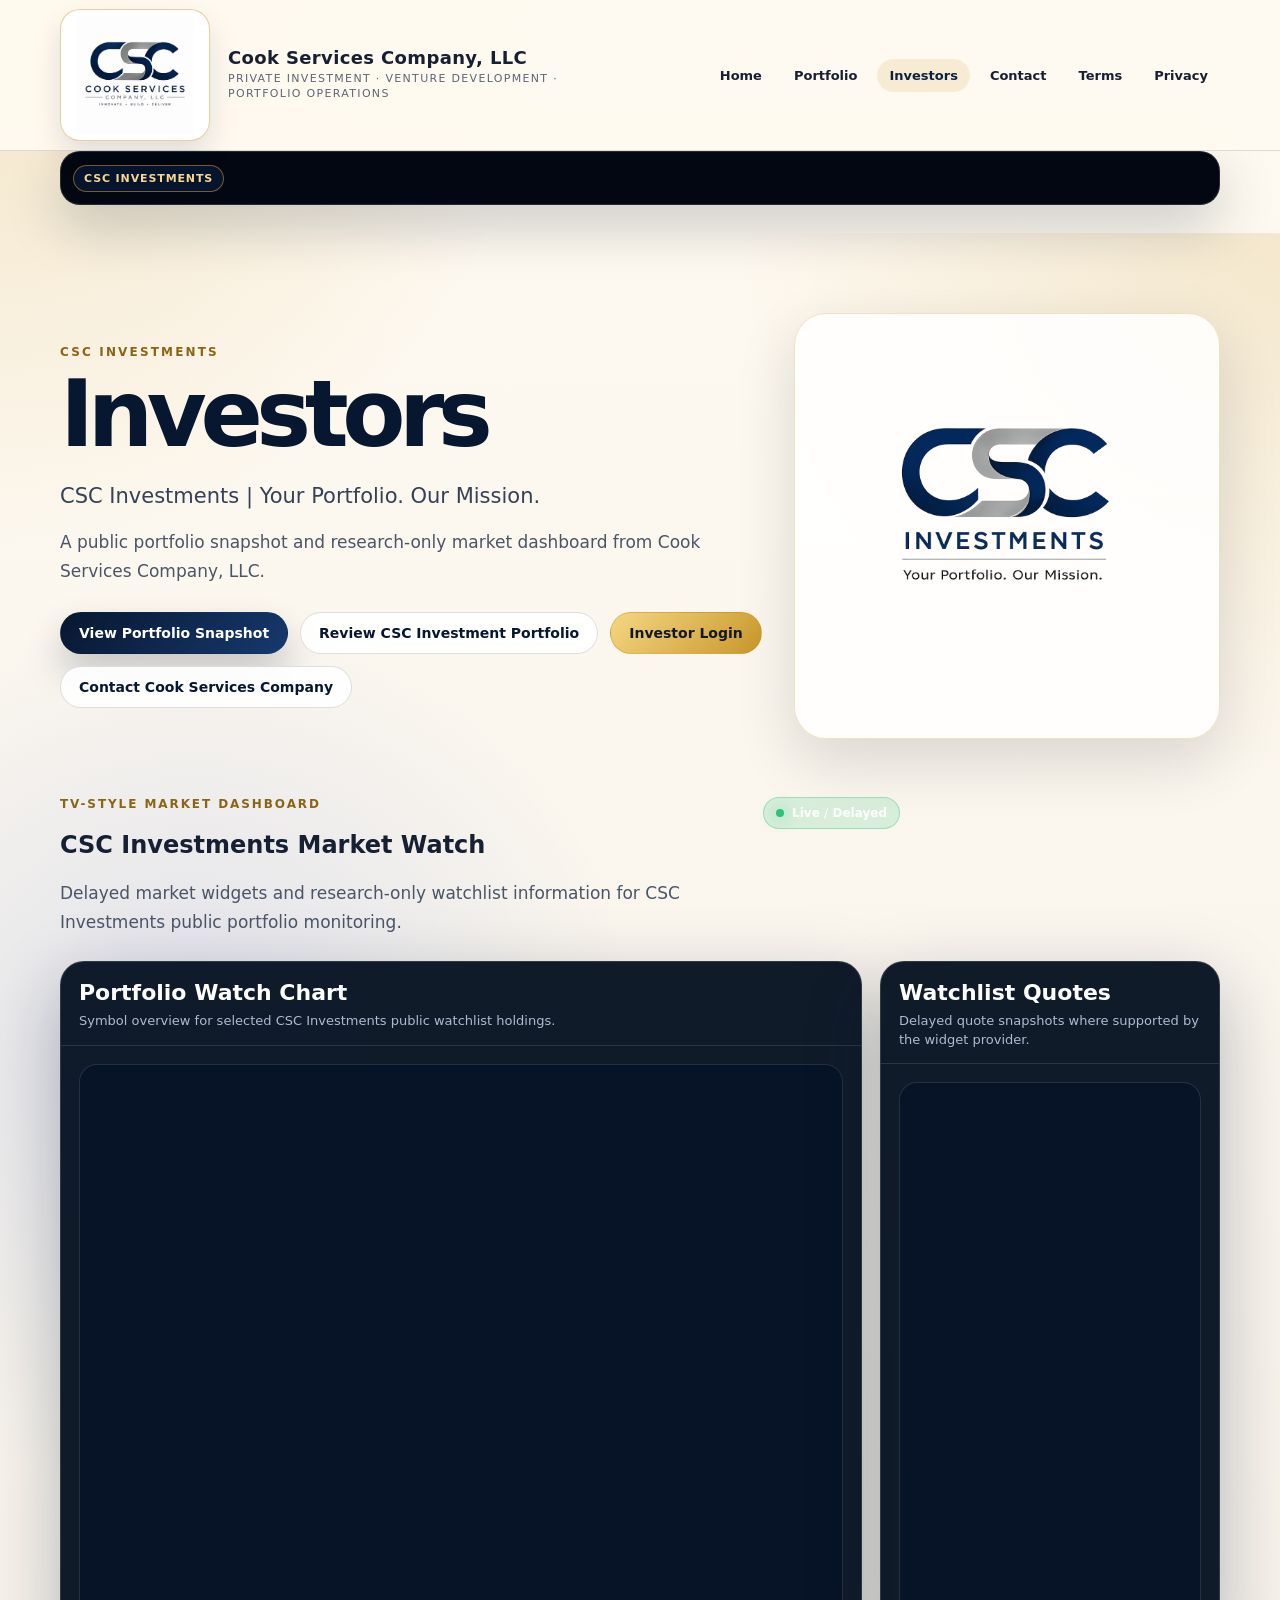
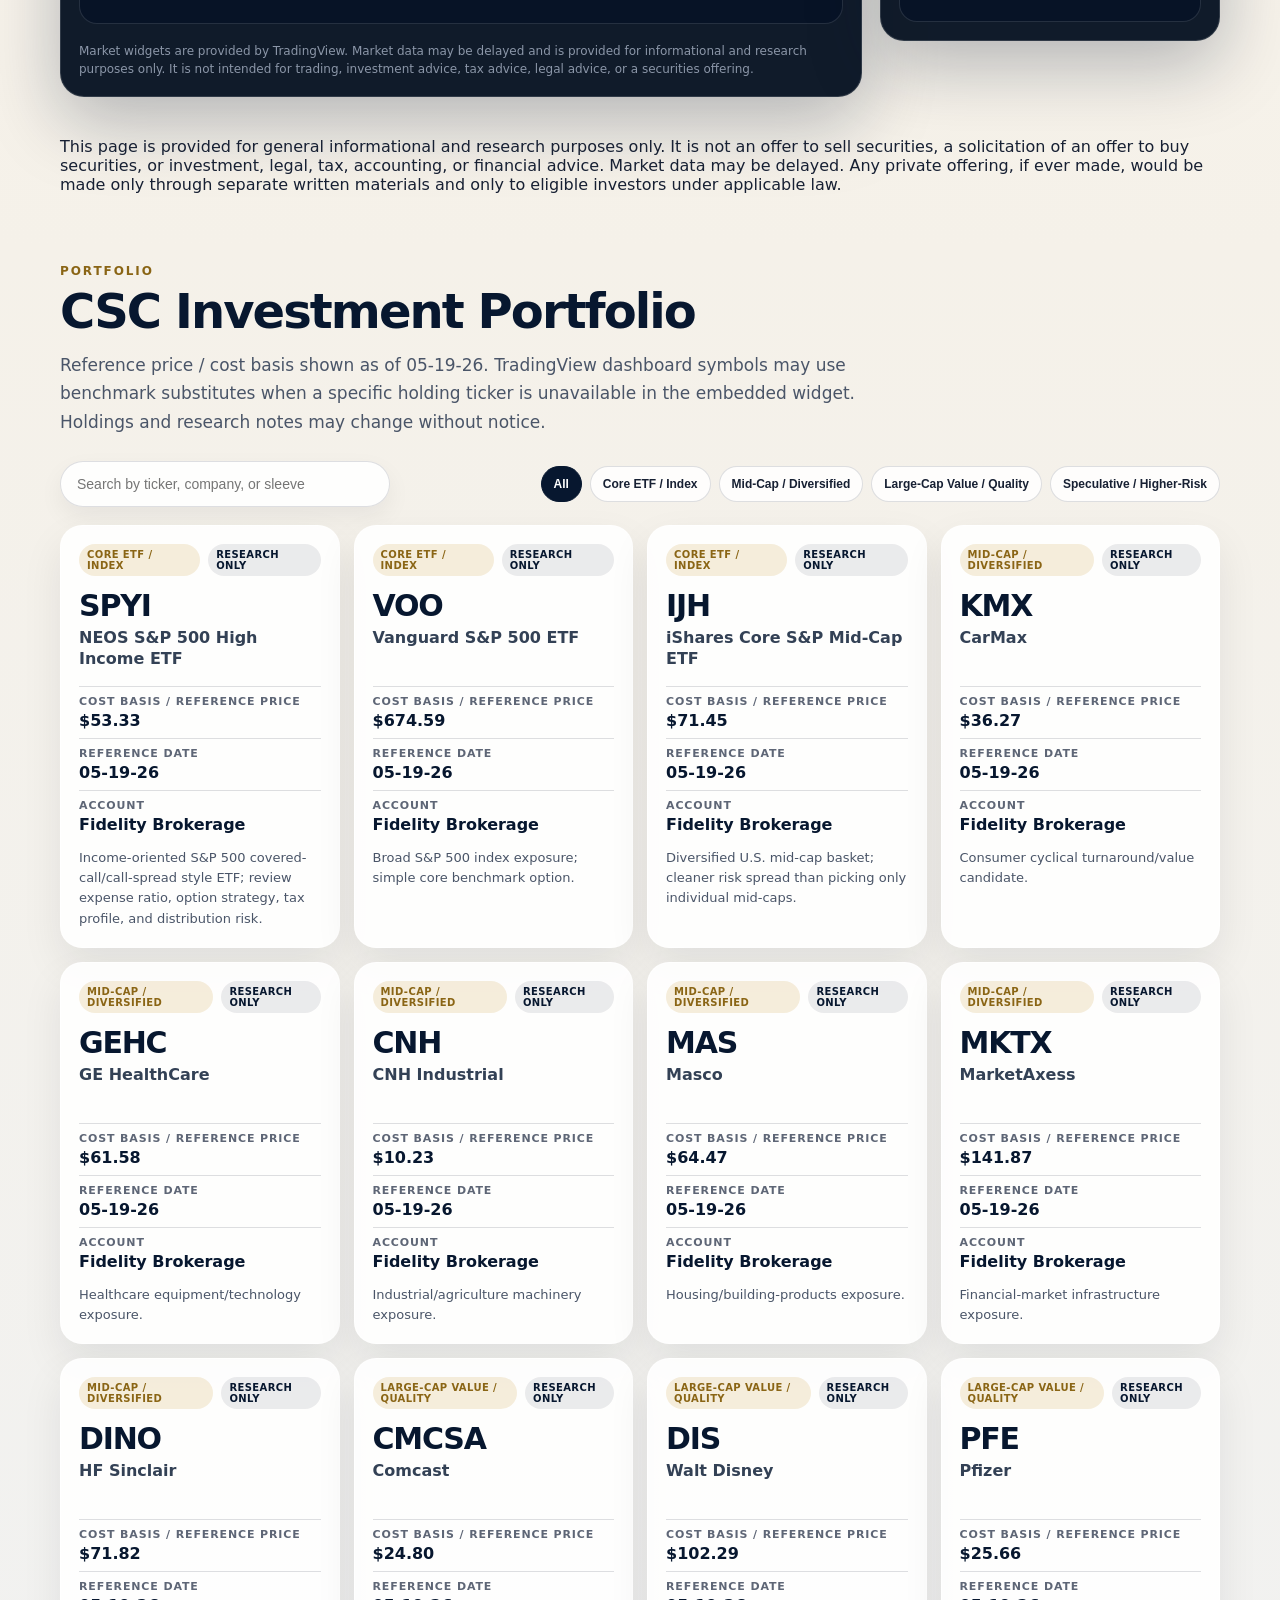
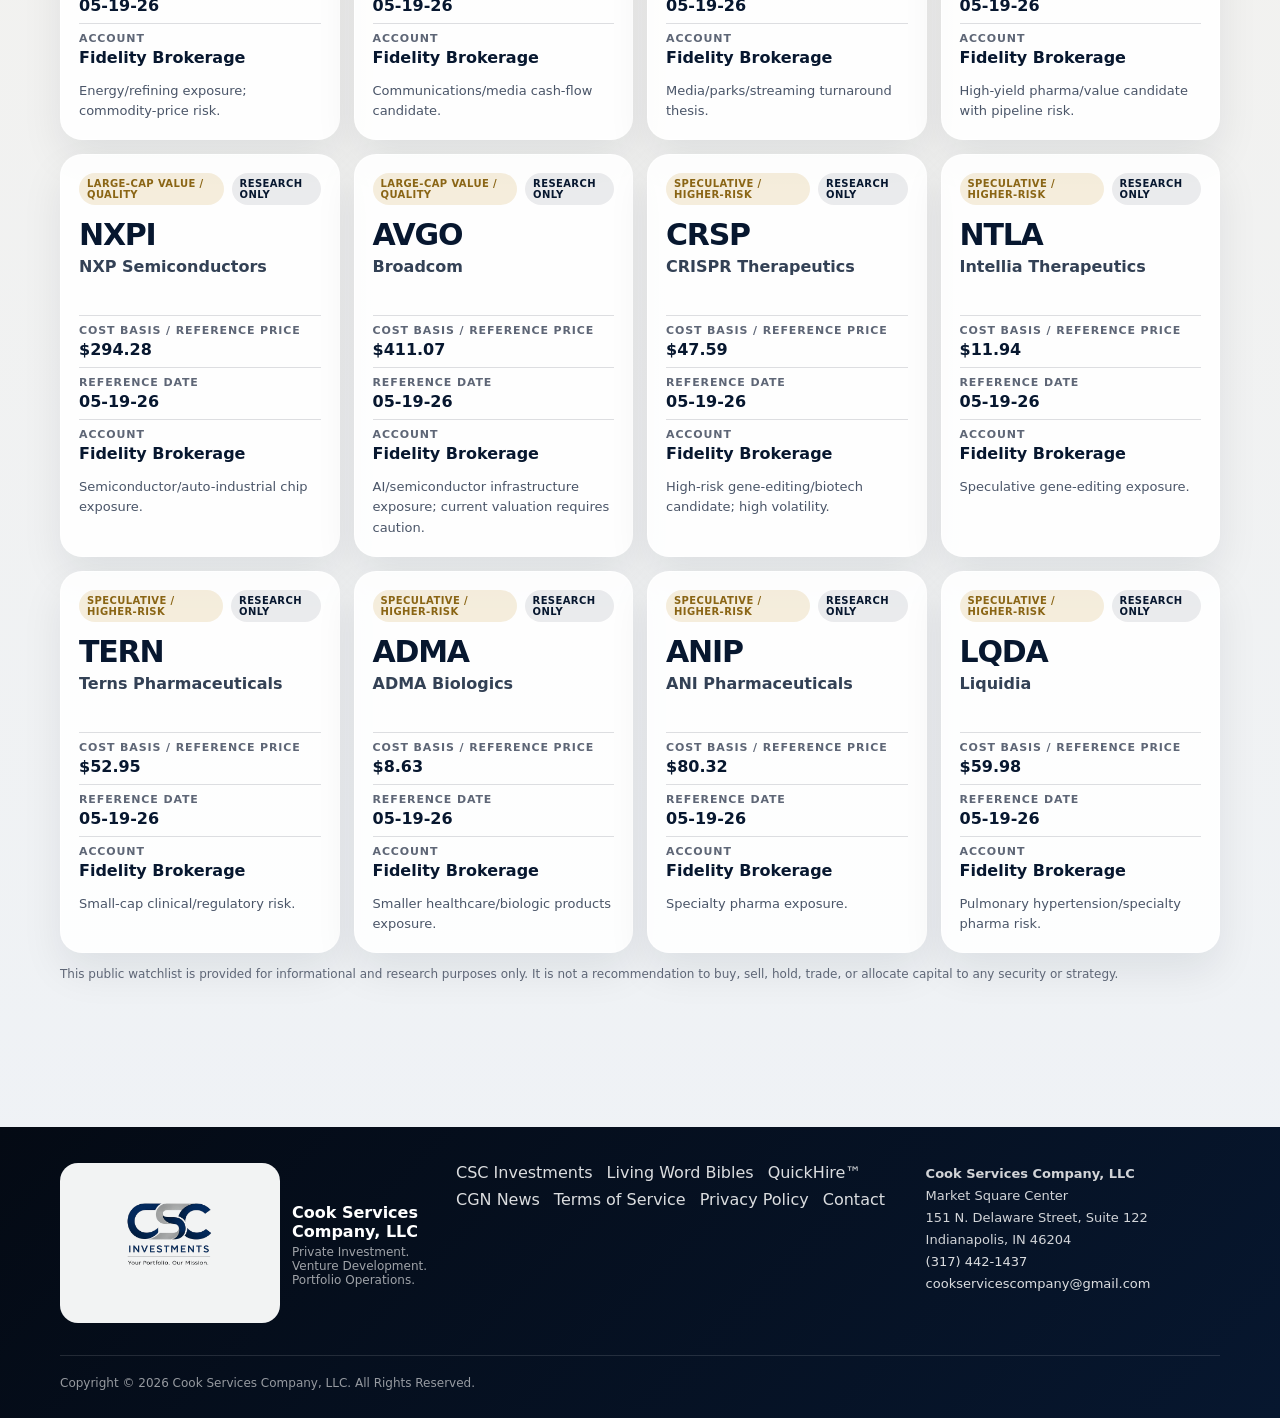
==== commit dfad7e38: "Update index.html" ====
--- a/investors/index.html
+++ b/investors/index.html
@@ -20,6 +20,59 @@
   <link rel="manifest" href="/site.webmanifest">
   <meta name="theme-color" content="#061a33">
   <link rel="stylesheet" href="/assets/csc-style.css">
+  <style>
+    /* CSC Portal targeted investor-page mobile refinements — no data-source/function changes */
+    .csc-investor-login-button {
+      background: linear-gradient(135deg, #f4d783, #c9972b);
+      color: #111827;
+      border-color: rgba(201,151,43,.45);
+    }
+    @media (max-width: 760px) {
+      .csc-investor-ticker {
+        flex-direction: row !important;
+        align-items: center !important;
+        padding-top: 0 !important;
+        min-height: 52px;
+      }
+      .csc-investor-ticker-label {
+        margin-left: 10px !important;
+        white-space: nowrap;
+      }
+      .csc-investor-tv-ticker {
+        width: auto !important;
+        flex: 1 1 auto !important;
+      }
+      .csc-custom-ticker {
+        display: none !important;
+      }
+      .csc-watchlist-grid {
+        display: flex !important;
+        grid-template-columns: none !important;
+        gap: 14px;
+        overflow-x: auto;
+        scroll-snap-type: x mandatory;
+        -webkit-overflow-scrolling: touch;
+        padding: 2px 6px 16px 2px;
+      }
+      .csc-watchlist-grid .csc-watch-card,
+      .csc-watchlist-grid .csc-empty-card {
+        flex: 0 0 min(84vw, 360px);
+        scroll-snap-align: start;
+      }
+      .csc-watchlist-grid::-webkit-scrollbar {
+        height: 8px;
+      }
+      .csc-watchlist-grid::-webkit-scrollbar-thumb {
+        background: rgba(7,23,47,.28);
+        border-radius: 999px;
+      }
+    }
+    @media (max-width: 560px) {
+      .csc-custom-ticker {
+        display: none !important;
+      }
+    }
+  </style>
 </head>
 <body>
   <div id="csc-site-header"></div>
@@ -82,6 +135,7 @@
         <div class="csc-hero-actions">
           <a class="csc-button csc-button-primary" href="#portfolio-snapshot">View Portfolio Snapshot</a>
           <a class="csc-button csc-button-secondary" href="#market-dashboard">Review CSC Investment Portfolio</a>
+          <a class="csc-button csc-button-secondary csc-investor-login-button" href="/portal/">Investor Login</a>
           <a class="csc-button csc-button-secondary" href="mailto:cookservicescompany@gmail.com">Contact Cook Services Company</a>
         </div>
       </div>
